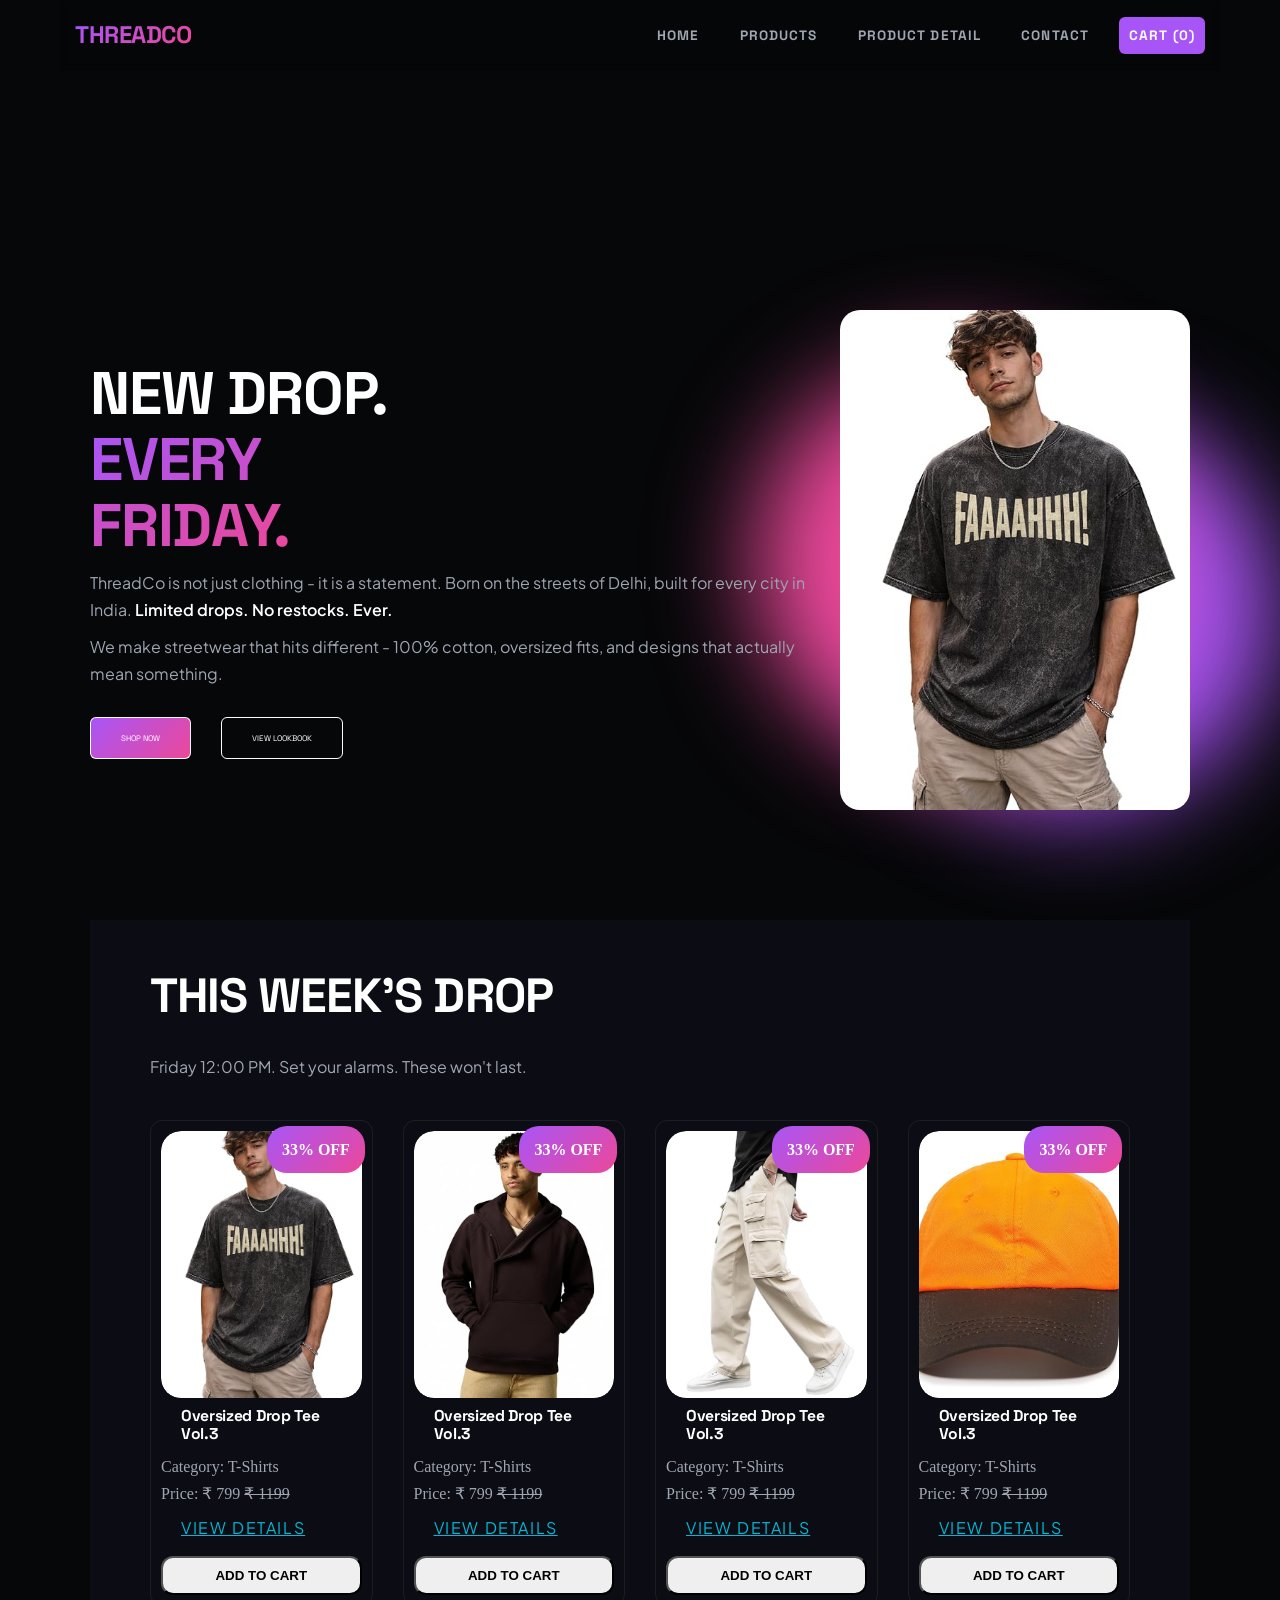
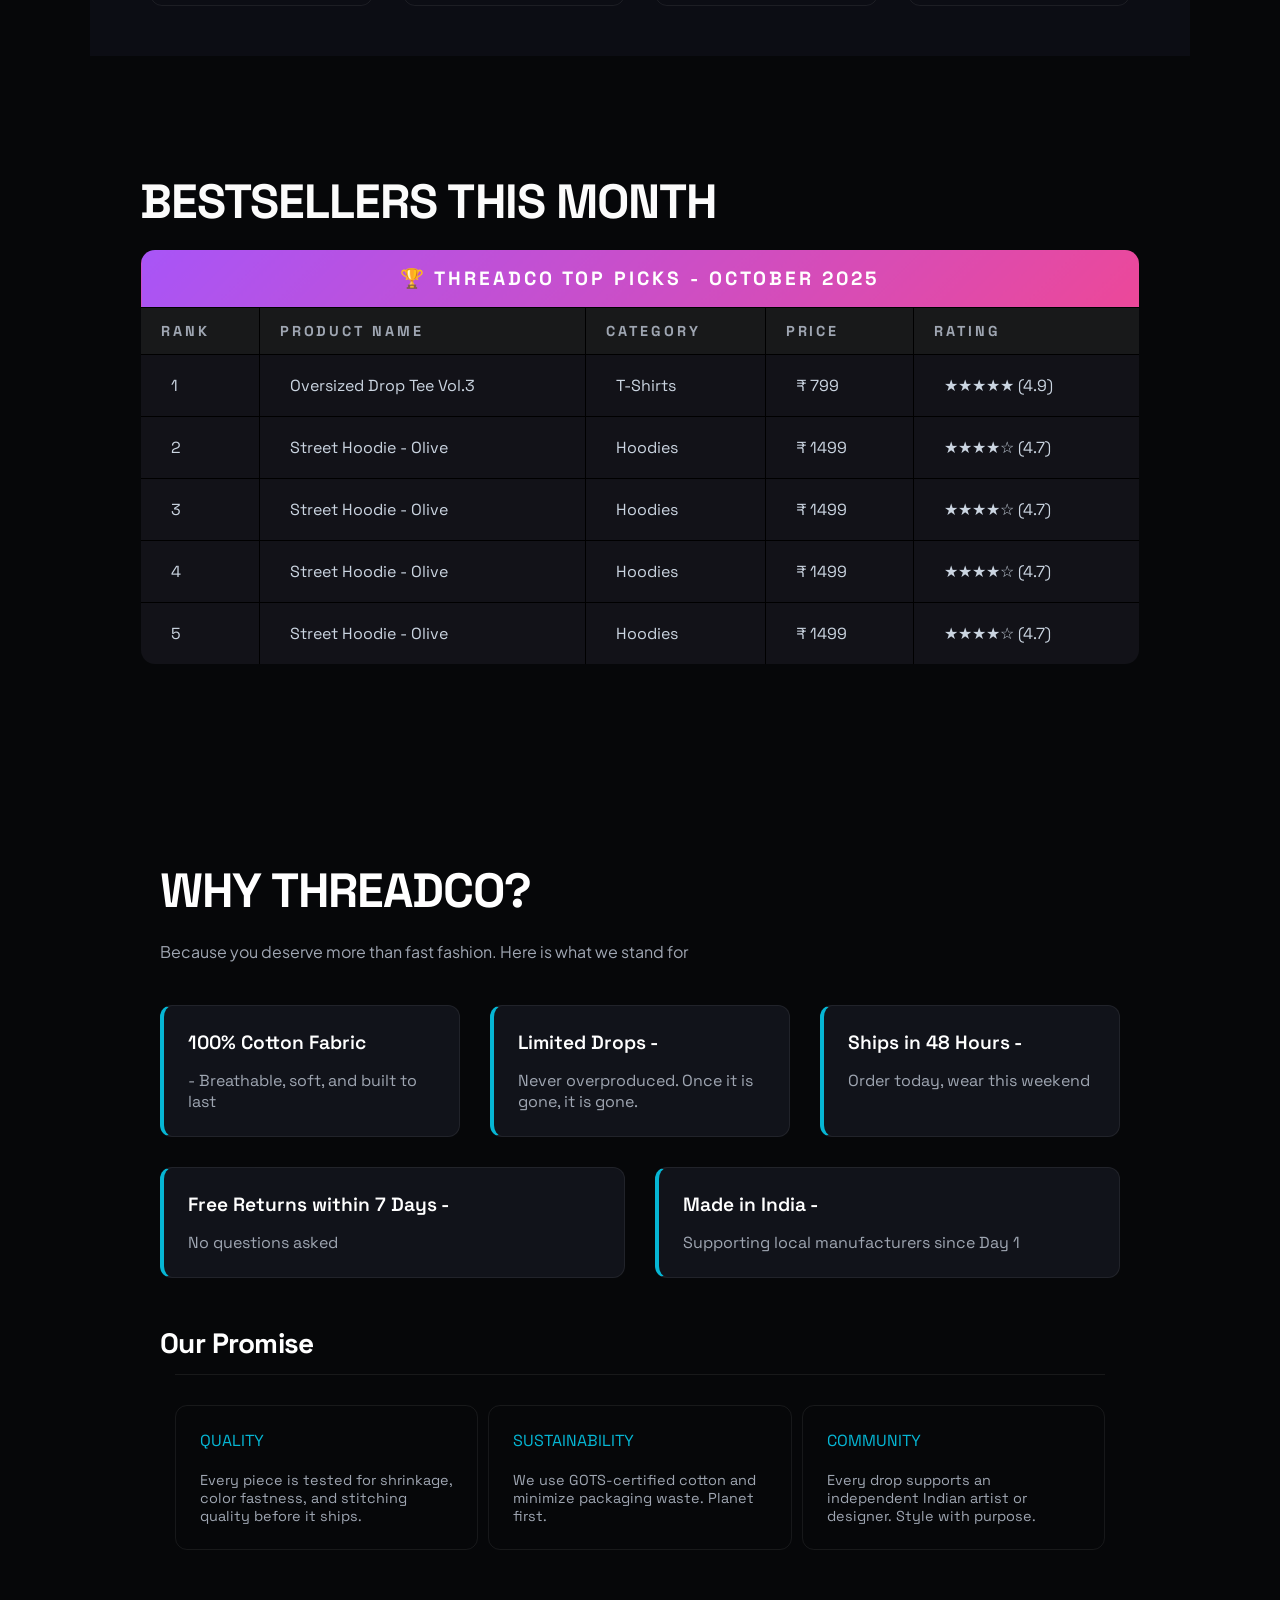
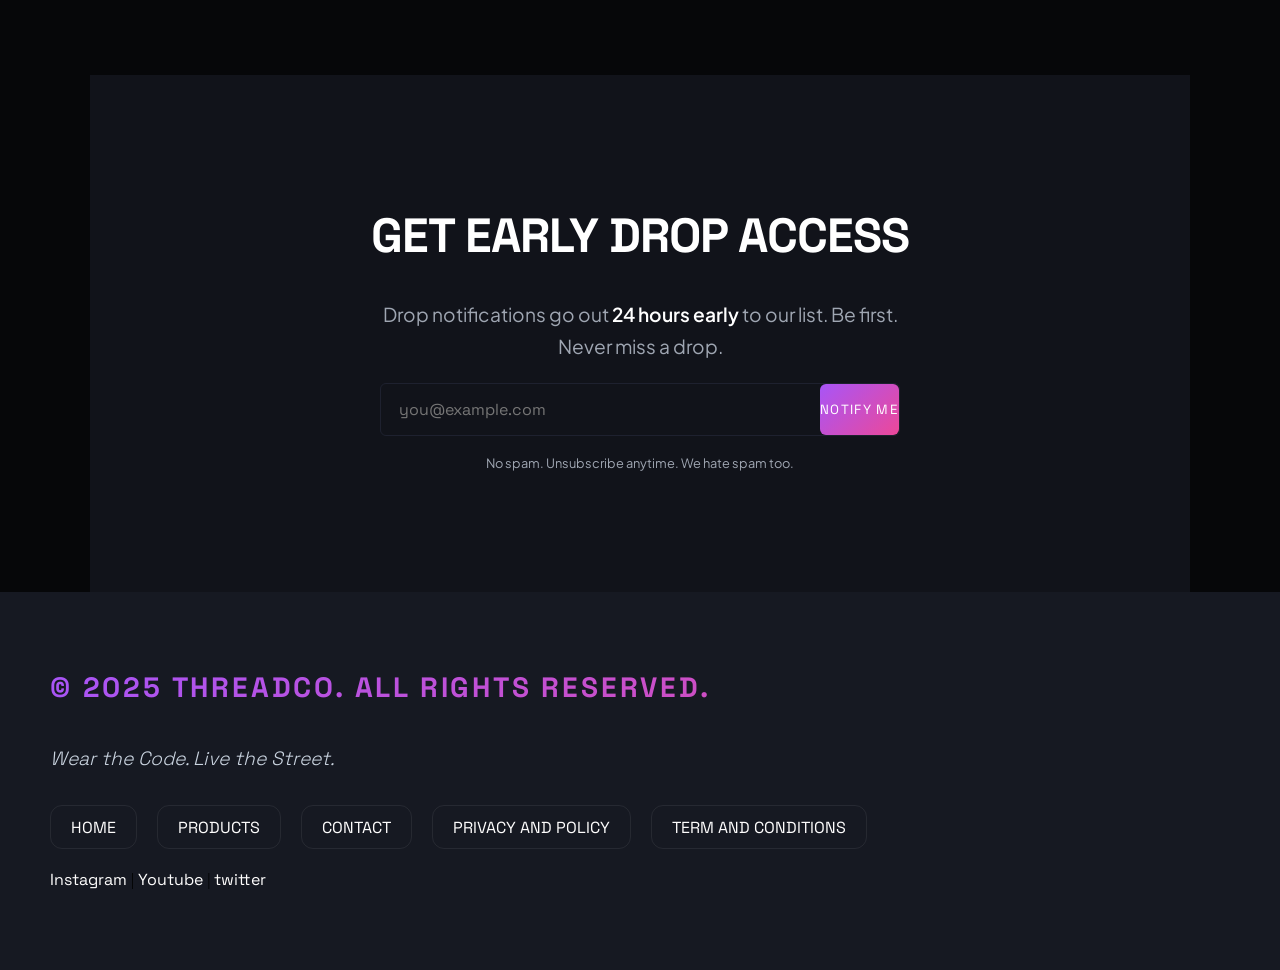
==== index.html @ f95b6a71 "first commit" ====
<!DOCTYPE html>
<html lang="en">

<head>
    <meta charset="UTF-8">
    <meta name="viewport" content="width=device-width, initial-scale=1.0">
    <title>Thead co -
        Wear the Code. Live the Street.</title>

    <link rel="stylesheet" href="style.css">
    <!-- <link rel="stylesheet" href="products.html"> -->
    <style>
        table,
        tr,
        td,
        th {
            border: 1px solid black;
            border-collapse: collapse;
        }
    </style>
</head>

<body>


    <header>

        <h1> ThreadCo </h1>
        <!-- <p><em>Wear the Code. Live the Street.</em></p> -->
        <nav>
            <ul>
                <li><a href="">Home</a></li>
                <li><a href="products.html">Products</a></li>
                <li><a href="">Product detail</a></li>
                <li><a href="">Contact</a></li>
                <li><a id="hii">Cart (0)</a></li>
            </ul>
        </nav>




    </header>

    <main>
        <section id="hero">
            <div class="lefthero">
                <h2>New Drop. <br> <span id="nmste">Every <br>Friday.</span></h2>


                <p>ThreadCo is not just clothing - it is a statement. Born on the streets of Delhi, built for every city
                    in
                    India.
                    <strong>Limited drops. No restocks. Ever.</strong>
                </p>


                <p>We make streetwear that hits different - 100% cotton, oversized fits, and designs that actually mean
                    something.</p>

                <div id="cta">
                    <a href="">Shop Now </a>

                    <a href="">View Lookbook</a>
                </div>

            </div>

            <div class="righthero">
                <div class="glow orb1"></div>
                <div class="glow orb2"></div>
                <img src="images/product 1.jpg" alt="">
            </div>
        </section>

        <section id="weakdrop">
            <h2>This Week's Drop</h2>
            <p>Friday 12:00 PM. Set your alarms. These won't last.

            </p>
            <div id="card">
                <article>
                    <figure>
                        <img src="images/product 1.jpg" alt="">
                        <figcaption>Oversized Drop Tee Vol.3</figcaption>
                    </figure>

                    <h3>Oversized Drop Tee Vol.3</h3>
                    <p>Category: T-Shirts</p>
                    <p>Price: ₹ 799 <s> ₹ 1199</s></p>
                    <p><mark>33% OFF</mark></p>
                    <a href="">View Details</a>
                    <button>Add to Cart</button>
                </article>

                <article>
                    <figure>
                        <img src="images/product 2.jpg" alt="">
                        <!-- <figcaption>Oversized Drop Tee Vol.3</figcaption> -->
                    </figure>

                    <h3>Oversized Drop Tee Vol.3</h3>
                    <p>Category: T-Shirts</p>
                    <p>Price: ₹ 799 <s> ₹ 1199</s></p>
                    <p><mark>33% OFF</mark></p>
                    <a href="">View Details</a>
                    <button>Add to Cart</button>
                </article>

                <article>
                    <figure>
                        <img src="images/product 3.jpg" alt="">
                        <figcaption>Oversized Drop Tee Vol.3</figcaption>
                    </figure>

                    <h3>Oversized Drop Tee Vol.3</h3>
                    <p>Category: T-Shirts</p>
                    <p>Price: ₹ 799 <s> ₹ 1199</s></p>
                    <p><mark>33% OFF</mark></p>
                    <a href="">View Details</a>
                    <button>Add to Cart</button>
                </article>

                <article>
                    <figure>
                        <img src="images/product 4.jpg" alt="">
                        <figcaption>Oversized Drop Tee Vol.3</figcaption>
                    </figure>

                    <h3>Oversized Drop Tee Vol.3</h3>
                    <p>Category: T-Shirts</p>
                    <p>Price: ₹ 799 <s> ₹ 1199</s></p>
                    <p><mark>33% OFF</mark></p>
                    <a href="">View Details</a>
                    <button>Add to Cart</button>
                </article>
            </div>


        </section>

        <section id="bestseller">
            <h2>Bestsellers This Month</h2>
            <table id="table">
                <tr>
                    <th colspan="5"> 🏆 ThreadCo Top Picks - October 2025</th>

                </tr>
                <tr>
                    <th>Rank </th>
                    <th>Product Name</th>
                    <th>Category</th>
                    <th>Price</th>
                    <th>Rating</th>
                </tr>
                <tr>
                    <td>1</td>
                    <td>Oversized Drop Tee Vol.3</td>
                    <td>T-Shirts</td>
                    <td>₹ 799</td>
                    <td>★★★★★ (4.9)</td>
                </tr>
                <tr>
                    <td>2</td>
                    <td>Street Hoodie - Olive</td>
                    <td>Hoodies</td>
                    <td>₹ 1499</td>
                    <td>★★★★☆ (4.7)</td>
                </tr>
                <tr>
                    <td>3</td>
                    <td>Street Hoodie - Olive</td>
                    <td>Hoodies</td>
                    <td>₹ 1499 </td>
                    <td>★★★★☆ (4.7)</td>
                </tr>
                <tr>
                    <td>4</td>
                    <td>Street Hoodie - Olive</td>
                    <td>Hoodies</td>
                    <td>₹ 1499 </td>
                    <td>★★★★☆ (4.7)</td>
                </tr>
                <tr>
                    <td>5</td>
                    <td>Street Hoodie - Olive</td>
                    <td>Hoodies</td>
                    <td> ₹ 1499 </td>
                    <td>★★★★☆ (4.7)</td>
                </tr>
            </table>
        </section>



        <section id="ThreadCo">
            <h2>Why ThreadCo? </h2>
            <p>Because you deserve more than fast fashion. Here is what we stand for</p>
            <ul>
                <li> <strong>100% Cotton Fabric</strong> - Breathable, soft, and built to last</li>
                <li> <strong>Limited Drops - </strong>Never overproduced. Once it is gone, it is gone.</li>
                <li> <strong>Ships in 48 Hours - </strong>Order today, wear this weekend</li>
                <li> <strong>Free Returns within 7 Days -</strong> No questions asked</li>
                <li><strong>Made in India - </strong>Supporting local manufacturers since Day 1</li>
            </ul>

            <h3>Our Promise</h3>

            <dl>
                <section>
                    <dt>Quality</dt>
                    <dd>Every piece is tested for shrinkage, color fastness, and stitching quality before it ships.</dd>
                </section>


                <section>
                    <dt>Sustainability</dt>
                    <dd>We use GOTS-certified cotton and minimize packaging waste. Planet first.</dd>
                </section>
                <section>

                    <dt>Community</dt>
                    <dd>Every drop supports an independent Indian artist or designer. Style with purpose.</dd>
                </section>
            </dl>



        </section>

        <section id="early">
            <h2>Get Early Drop Access</h2>
            <p>Drop notifications go out <strong> 24 hours early </strong> to our list. Be first. Never miss a drop.</p>
            <form action="">
                <!-- <label for="email">Your Email:</label> -->
                <input type="email" id="email" name="email" placeholder="you@example.com">
                <button>Notify Me</button>
            </form>
            <br>
            <small>No spam. Unsubscribe anytime. We hate spam too.</small>
        </section>

    </main>


    <footer id="footer">
        <h3>© 2025 ThreadCo. All rights reserved.</h3>
        <p><em>Wear the Code. Live the Street.</em></p>
        <nav>
            <ul>
                <li><a href="">Home</a></li>
                <li><a href="">Products</a></li>
                <li><a href="">Contact</a></li>
                <li><a href="">Privacy and Policy</a></li>
                <li><a href="">Term and Conditions</a></li>

            </ul>
        </nav>


        <a href="">Instagram</a> | <a href="">Youtube</a> | <a href="">twitter</a>
    </footer>

</body>

</html>
---- style.css ----
@import url('https://fonts.googleapis.com/css2?family=Plus+Jakarta+Sans:wght@300;400;500;600;700;800&family=Space+Grotesk:wght@400;500;600;700;800&display=swap');


* {
    padding: 0;
    margin: 0;
    box-sizing: border-box;
}



:root {
    /* Brand Theme Colors */
    --color-primary: #a855f7;
    --color-primary-glow: rgba(168, 85, 247, 0.25);
    --color-secondary: #ec4899;
    --color-secondary-glow: rgba(236, 72, 153, 0.25);
    --color-accent: #06b6d4;

    /* Base & Layout Backgrounds */
    --color-bg-base: #060709;
    --color-bg-section: #0c0d14;
    --color-bg-footer: #161922;
    --color-surface: #11131a;
    --color-surface-muted: #1e212f;


    /* Borders */
    --color-border: rgba(255, 255, 255, 0.07);


    /* Typography Text Colors */
    --white: #ffffff;
    --color-text-body: #cbd5e1;
    --color-text-muted: #9fa6b2;
    --font-display: 'Space Grotesk', sans-serif;
    --font-body: 'Plus Jakarta Sans', sans-serif;
    --radius-sm: 6px;
    --radius-md: 12px;
    --radius-lg: 20px;
    --shadow-sm: 0 4px 12px rgba(0, 0, 0, 0.5);
    --shadow-md: 0 12px 36px rgba(0, 0, 0, 0.7);
    --shadow-lg: 0 24px 64px rgba(0, 0, 0, 0.9);
    --gradient-accent: linear-gradient(135deg, var(--color-primary) 0%, var(--color-secondary) 100%);
    --gradient-secondary: linear-gradient(135deg, var(--color-accent) 0%, #3b82f6 100%);
}

h1,
h2,
h3,
h4,
h5,
h6 {
    font-family: var(--font-display);
    font-weight: 700;
    line-height: 1.1;
    letter-spacing: -0.02em;
    color: var(--white);
}


h1 {
    font-size: clamp(2.4rem, 6vw, 5rem);
}

h2 {
    font-size: clamp(1.8rem, 4vw, 3rem);
}

h3 {
    font-size: clamp(1.2rem, 2.5vw, 1.75rem);
}

h4 {
    font-size: 1.125rem;
    font-weight: 600;
}

p {
    font-size: 1rem;
    line-height: 1.7;
    color: var(--color-text-muted);
}


small {
    font-size: 0.8rem;
    color: var(--color-text-muted);
}

strong {
    color: var(--white);
    font-weight: 600;
}

em {
    color: var(--color-text-body);
}


body {
    background-color: var(--color-bg-base);


}


header {
    position: fixed;
    background-color: #07070765;
    backdrop-filter: blur(5px);
    display: flex;
    left: 60px;
    right: 60px;
    justify-content: space-between;
    align-items: center;
    text-transform: uppercase;
    padding: 17px 15px;
    border-bottom: var(--color-border);
    /* margin:auto ; */
    letter-spacing: 0.07rem;
    /* transform: translateY(-3px); */
    /* flex-wrap: wrap; */
}

header h1:hover {
    transform: translateY(-2px);
}

ul {
    list-style: none;
}

a {
    text-decoration: none;
    color: #fffefefe;
}

header nav ul {
    display: flex;
    gap: 20px;
    flex-wrap: wrap;

}

header h1 {
    font-size: 1.5rem;

    background: var(--gradient-accent);
    background-clip: text;
    color: transparent;

}

header nav a {
    display: inline-block;
    color: var(--color-text-muted);
    font-family: var(--font-display);
    padding: 10px 10px;
    border-radius: var(--radius-sm);
    font-weight: 700;
    font-size: .85rem;
    text-wrap: nowrap;
}

header nav a:hover {
    background-color: var(--color-accent);
    color: var(--color-text-body);
    transform: translateY(-3px);

}

header nav li:last-child a {
    background-color: var(--color-primary);
    color: var(--white);

}

header nav li:last-child a:hover {
    background-color: var(--color-secondary);
}


main {
    padding-bottom: 80px;
    padding: 200px 90px 0;
}

#hero {
    height: 80vh;
    display: flex;
    justify-content: space-between;
    align-items: center;

}


.lefthero {
    display: flex;
    flex-direction: column;
    gap: 10px;
    max-width: 800px;
    padding-right: 20px;

}

.lefthero h2 {
    font-size: 60px;
    text-transform: uppercase;
}

#nmste {
    background: var(--gradient-accent);
    background-clip: text;
    color: transparent;
}

#hero p {
    font-size: 1rem;
    font-family: var(--font-body);
    /* margin: auto; */
}

#cta {
    display: flex;
    gap: 30px;
    font-size: .50rem;
    margin-top: 20px;
}

#cta a {
    border: 1px solid;
    padding: 15px 30px;
    text-transform: uppercase;
    /* font-style: var(--font-body); */
    font-weight: 900px;
    border-radius: var(--radius-sm);
    font-family: var(--font-display);
    /* font-size: .55rem; */


}

#cta a:first-child {
    background: var(--gradient-accent);

}

#cta a:first-child:hover {
    box-shadow: 0 20px 30px var(--color-secondary-glow);
    transform: translateY(-3px);

}



#cta a:last-child:hover {
    background-color: #8d8d8f5e;
    border-color: var(--white);
    transform: translateY(-3px);
}

.righthero {
    display: flex;
    justify-content: center;
    align-items: center;
    /* margin-right: 300px; */
    flex: 1;
    position: relative;


}


.righthero img {
    height: 500px;
    width: 350px;
    border-radius: 20px;
    /* margin-right: 40px; */
    object-fit: cover;
    z-index: 1;
    animation-name: righthero;
    animation-duration: 1s;
    animation-iteration-count: infinite;
    animation-direction: alternate;
}

@keyframes righthero {
    0% {
        transform: translateY(-10px);
    }

    100% {
        transform: translateY(0);
    }
}

/* .righthero img:hover {
    transform: scaleY(200px);
} */

.glow {
    height: 400px;
    width: 400px;
    background-color: #06b6d4;
    border-radius: 50%;
    position: absolute;
    z-index: -1;
    filter: blur(50px);
    /* opacity: 0.6; */
    animation-name: orb;
    animation-duration: 3s;
    animation-iteration-count: infinite;
    animation-direction: alternate;

}

@keyframes orb {
    0% {
        opacity: 0.3;
    }

    100% {
        opacity: 0.9;
    }
}

.orb1 {
    top: 20%;
    left: 10%;

    background-color: var(--color-primary);
}

.orb2 {
    bottom: 10%;
    right: 10%;
    background-color: var(--color-secondary);
}

#weakdrop {
    background-color: var(--color-bg-section);
    padding: 50px 60px;
}

#weakdrop h2 {
    text-transform: uppercase;
}

#weakdrop>p {
    margin: 30px 0;
    font-family: var(--font-body);
}

#card {
    display: flex;
    /* flex-wrap: nowrap; */
    gap: 30px;
    margin-top: 40px;
    /* height: 365px; */
    /* width: 100px; */
    /* transition: all .54s linear; */


}

#card article:hover {
    transform: translateY(-5px)
}






#card article,
.grid article {
    flex: 1 1 260px;
    display: flex;
    flex-direction: column;
    padding: 50px 40px;
    width: 180px;
    overflow: hidden;
    padding: 10px;
    border: 1px solid var(--color-border);
    /* position: absolute; */
    transition: all .34s linear;
    border-radius: var(--radius-md);


}

figure {
    position: relative;
    overflow: hidden;
    aspect-ratio: 3/4;
    padding: px;
    border-radius: var(--radius-lg);
}

figure img {
    height: 100%;
    width: 100%;
    object-fit: cover;
    border-radius: var(--radius-lg);
    /* transition: all 1s linear; */
}

figure img:hover {
    transform: translateY(-3px);
}




#card article h3 {
    padding: 10px 20px;
    font-size: 0.98rem;
}

#card article p:first-child {
    font-family: var(--font-body);
    font-size: 100px;
}


article p:nth-of-type(3) mark {
    background: var(--gradient-accent);
    padding: 10px 15px;
    border-radius: var(--radius-lg);
    color: var(--white);
    font-weight: 600;
    position: absolute;
    top: 1%;
    right: 3%;
}

article {
    position: relative;
    transition: all 1s linear;
}

article>a {
    color: var(--color-accent);
    text-transform: uppercase;
    letter-spacing: 0.1em;
    font-family: var(--font-body);
    text-decoration: underline;
    padding: 10px 20px;
}

article>a:hover {
    color: #a855f7;
    transform: translateY(3px);
}

article>button {
    padding: 10px;
    margin-top: 8px;
    border-radius: var(--radius-md);
    text-transform: uppercase;
    text-decoration: dotted;
    font-weight: 600;
    /* transform: translateY(3px); */
}

article>button:hover {
    color: var(--white);
    background-color: var(--color-primary);
    cursor: pointer;
    box-shadow: #3b82f6;
    transform: translateY(3px);
}

#card article:hover {
    border: 1px solid var(--color-primary);
    border-radius: var(--radius-lg);
    box-shadow: 2px 5px 20px var(--color-primary);
}

#bestseller {
    padding: 120px 50px;

}

#bestseller h2 {
    text-transform: uppercase;
    margin-bottom: 20px;
    color: #fbfbfb;
}

#table {


    color: white;
    width: 100%;
    border-radius: 15px;

    border: 1px solid rgb(253, 253, 253);
    overflow: hidden;
    border-collapse: collapse;



}

th[ colspan="5"] {
    background: var(--gradient-accent);
    padding: 16px 20px;
    font-family: var(--font-display);
    text-transform: uppercase;
    letter-spacing: 3px;
    font-weight: 900;
    font-size: 1.2rem;
    text-align: center;
    color: white;
    /* border-radius: 100px; */

}

th {
    padding: 14px 20px;
    text-align: left;
    background-color: rgba(255, 255, 255, 0.07);
    font-family: var(--font-display);
    text-transform: uppercase;
    color: var(--color-text-muted);
    font-size: 0.9rem;
    letter-spacing: 0.2em;
}

td {
    padding: 20px 30px;
    color: var(--color-text-body);
    font-size: 1rem;
    background-color: rgba(54, 52, 69, 0.251);
    border-top: 1px solid var(--color-border);
    font-family: var(--font-display);

}

tr:hover td {
    background-color: rgba(209, 205, 205, 0.14);
}

tr:hover td:first-child {
    color: var(--color-secondary);
}

#ThreadCo {
    padding: 80px 70px;
    color: white;
}

#ThreadCo h2 {
    text-transform: uppercase;
}

#ThreadCo p {
    padding-top: 20px;
    font-family: var(--font-body);
}


#ThreadCo ul {
    padding-top: 40px;
    padding-bottom: 50px;
    display: flex;
    flex-wrap: wrap;
    gap: 30px;
    font-family: var(--font-display);

}


#ThreadCo ul li {
    /* padding: 30px; */
    color: white;
    flex: 1 1 240px;
    background-color: var(--color-surface);
    padding: 24px;
    border-radius: var(--radius-md);
    border: 1px solid var(--color-border);
    border-left: 4px solid var(--color-accent);
    color: var(--color-text-muted);
}

#ThreadCo ul li:hover {
    border-left: 4px solid var(--color-primary)
}


#ThreadCo ul li strong {
    display: block;
    margin-bottom: 15px;
    font-size: 1.2rem;
}


#ThreadCo dl {
    border-top: 1px solid var(--color-border);
    margin: 15px;
    display: flex;
    flex-wrap: wrap;
    padding: 30px 0;
    gap: 10px;
}

#ThreadCo dl section {
    border: 1px solid var(--color-border);
    flex: 1 1 270px;
    padding: 24px;
    border-radius: var(--radius-md);
}

#ThreadCo dl section:hover {
    background-color: var(--color-bg-footer);
    border: 1px solid var(--color-primary);
}

#ThreadCo dl dt {
    color: var(--color-accent);
    font-family: var(--font-display);
    text-transform: uppercase;

}


#ThreadCo dl dd {
    color: var(--color-text-muted);
    font-family: var(--font-display);
    margin-top: 20px;
    font-size: 0.9rem;
}


#early {
    background-color: var(--color-surface);
    text-align: center;
    padding: 120px 80px;

}

#early h2 {
    text-transform: uppercase;
    padding: 15px 0;

}

#early p {
    font-family: var(--font-body);
    padding: 20px 0;
    font-size: 1.2rem;
    margin: auto;
    max-width: 550px;


}

#early form {
    display: flex;
    /* justify-content: center; */
    border: 1px solid var(--color-surface-muted);
    max-width: 520px;
    border-radius: var(--radius-sm);
    margin: auto;
}

#early input[type="email"] {
    flex: 1;
    padding: 15px 18px;
    border-radius: var(--radius-md);
    background: transparent;
    border: none;
    outline: none;
    color: #fffefe;
    font-family: var(--font-display);
    font-size: medium;
}

#early form button {
    font-family: var(--font-display);
    letter-spacing: 0.1em;
    background: var(--gradient-accent);
    text-transform: uppercase;
    color: white;
    border: none;
    border-radius: var(--radius-sm);
}

#early small {
    font-family: var(--font-body);
}

#footer {
    background-color: var(--color-bg-footer);
    padding: 80px 50px;
    /* position: sticky; */
}

#footer h3 {
    text-transform: uppercase;
    padding-bottom: 40px;
    letter-spacing: .1em;
    background: var(--gradient-accent);
    background-clip: text;
    color: transparent;

}

#footer p {
    font-family: var(--font-display);
    margin-bottom: 30px;
    font-weight: 200;
    font-size: 1.2rem;
}

#footer nav ul {
    display: flex;
    gap: 20px;
    margin: 20px 0;
    color: var(--color-text-muted);
}

#footer nav ul li {
    border: 1px solid var(--color-border);
    padding: 10px 20px;
    border-radius: var(--radius-md);
    font-family: var(--font-body);
    text-transform: uppercase;


}

#footer nav ul li:hover {
    border: 1px solid var(--color-primary);

}


#footer a {
    font-family: var(--font-display);

}

/* products.html */

#catalogue {
    padding: 80px 20px;
    /* text-transform: uppercase; */

}

#catalogue h2 {
    text-transform: uppercase;
    font-weight: 800;
    font-size: 4rem;
}

#catalogue p {
    font-family: var(--font-body);
    font-size: 1rem;
}

#layout {
    display: grid;
    grid-template-columns: 280px 1fr;
    background-color: var(--color-bg-section);
    padding: 60px;
    gap: 30px;
    position: relative;
    align-items: start;
}

#sidebar {
    background-color: #1f1f26;
    border-radius: var(--radius-md);
    padding: 20px;
    top: 100px;
    position: sticky;
    /* border: 1px solid var(--color-bg-footer); */
    height: auto;
}

#sidebar h2 {
    text-transform: uppercase;
    color: var(--color-primary);
    font-size: .84rem;
    letter-spacing: .2em;
    padding-bottom: 30px;
}

#sidebar h3 {
    text-transform: uppercase;
    padding: 8px 0;
    font-size: .74rem;
    letter-spacing: .1em;
    padding-bottom: 30px;
}

#sidebar ul {
    display: flex;
    flex-direction: column;
    gap: 12px;
    color: var(--color-text-muted);
    font-family: var(--font-display);
    font-weight: 100;
    letter-spacing: .03em;

}

#sidebar label {
    color: var(--color-text-muted);
    font-family: var(--font-body);
}

#sidebar input[type="number"] {
    width: 100%;
    margin: 10px 0;
    padding: 8px 10px;
    color: rgb(235, 224, 224);
    color: var(--white);
    border: 1px solid var(--color-border);
    border-radius: var(--radius-md);
    background-color: #16161bfb;
    outline: none;
    height: 40px;
}

#sidebar select {
    padding: 10px;
    border-radius: var(--radius-sm);
    background-color: var(--color-bg-footer);

}

#product h2 {
    text-transform: uppercase;
    color: var(--color-text-muted);
    font-size: 1.2rem;
    padding: 20px;
}





/* #product {
    display: grid;

} */

.grid {
    display: grid;
    grid-template-columns: repeat(auto-fit, minmax(150px, 1fr));
    gap: 20px;



}

.grid h3 {
    font-size: 1rem;
    padding: 10px;
}

.grid p {
    font-family: var(--font-body);
    font-size: .8rem;
}

/* 
@media (max-width : 1200px) {
    header {

        left: 0px;
        right: 0px;

    }
}

@media (max-width : 992px) {
    header {
        flex-direction: column;
        gap: 10px;
    }

    header nav a {
        padding: 6px 10px;
        font-size: 0.9rem;
    }

}

@media (max-width : 480px) {}

@media (max-width : 480px) {} */
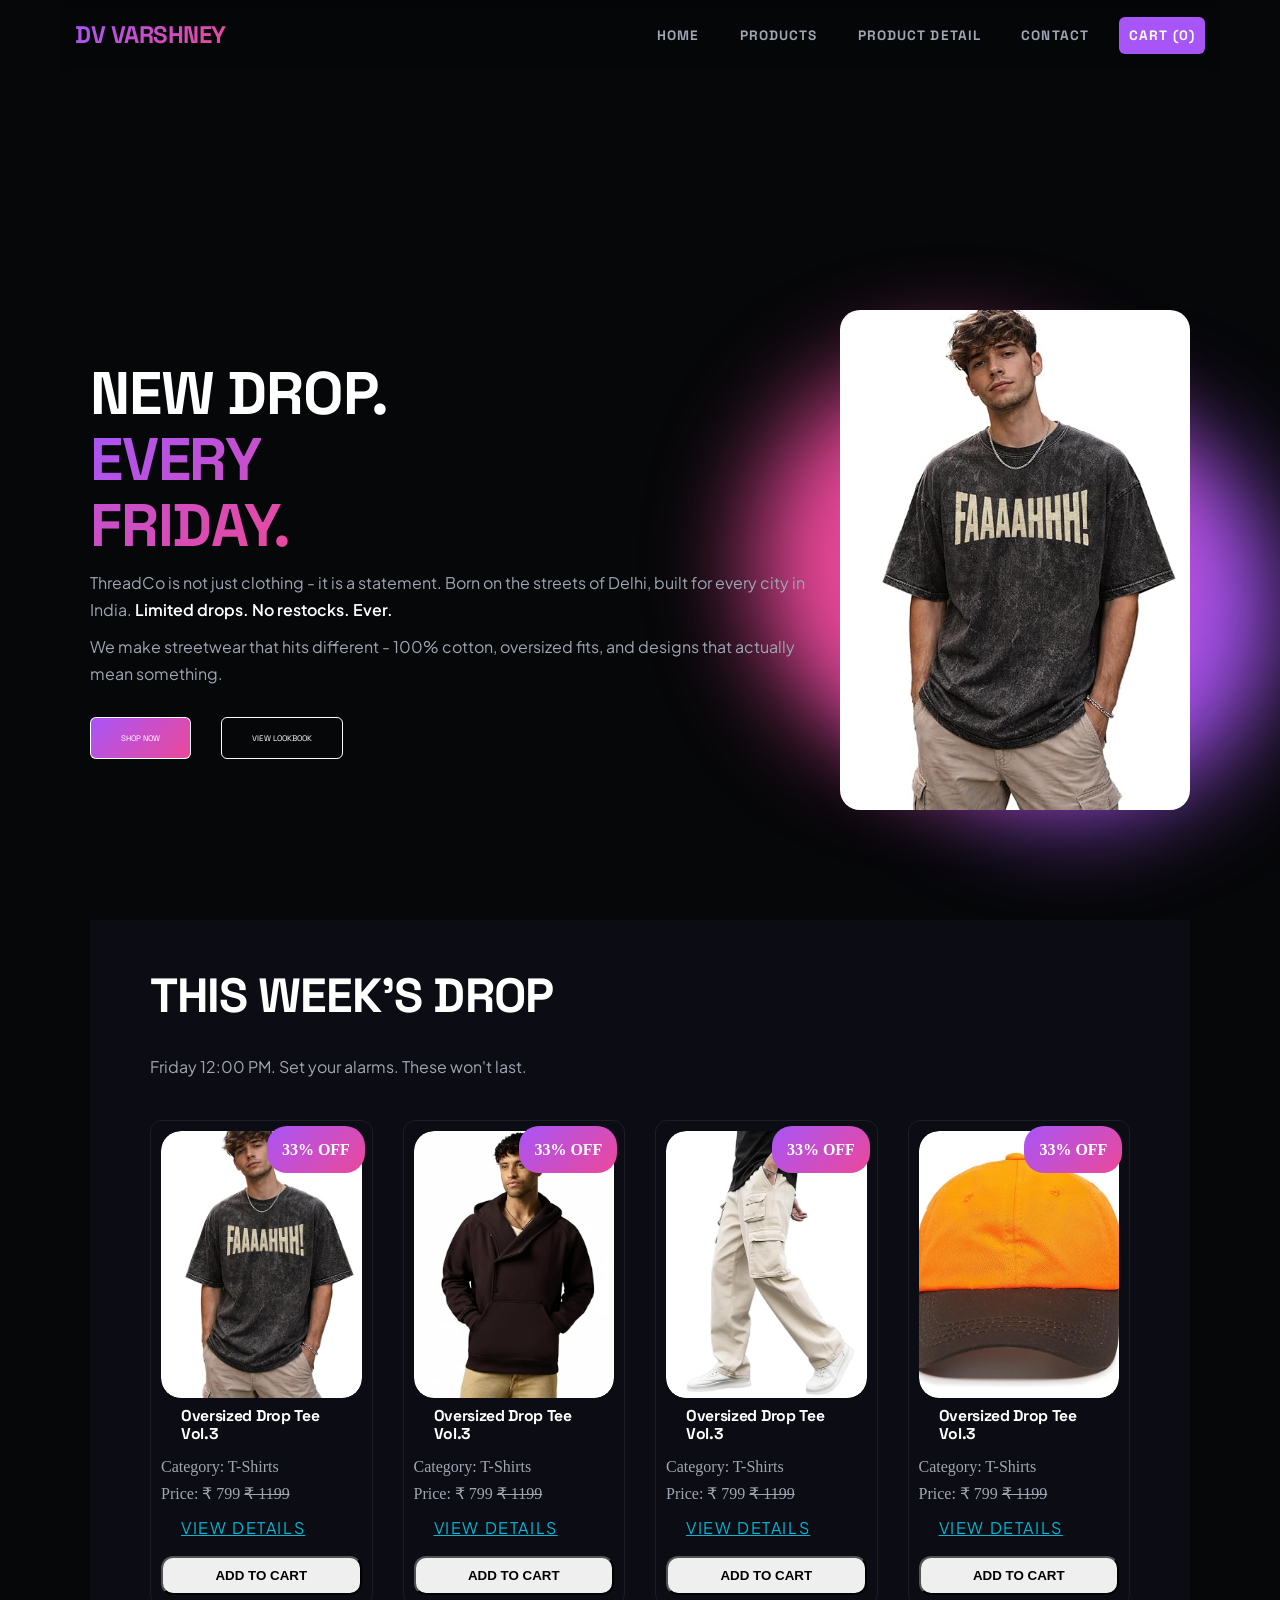
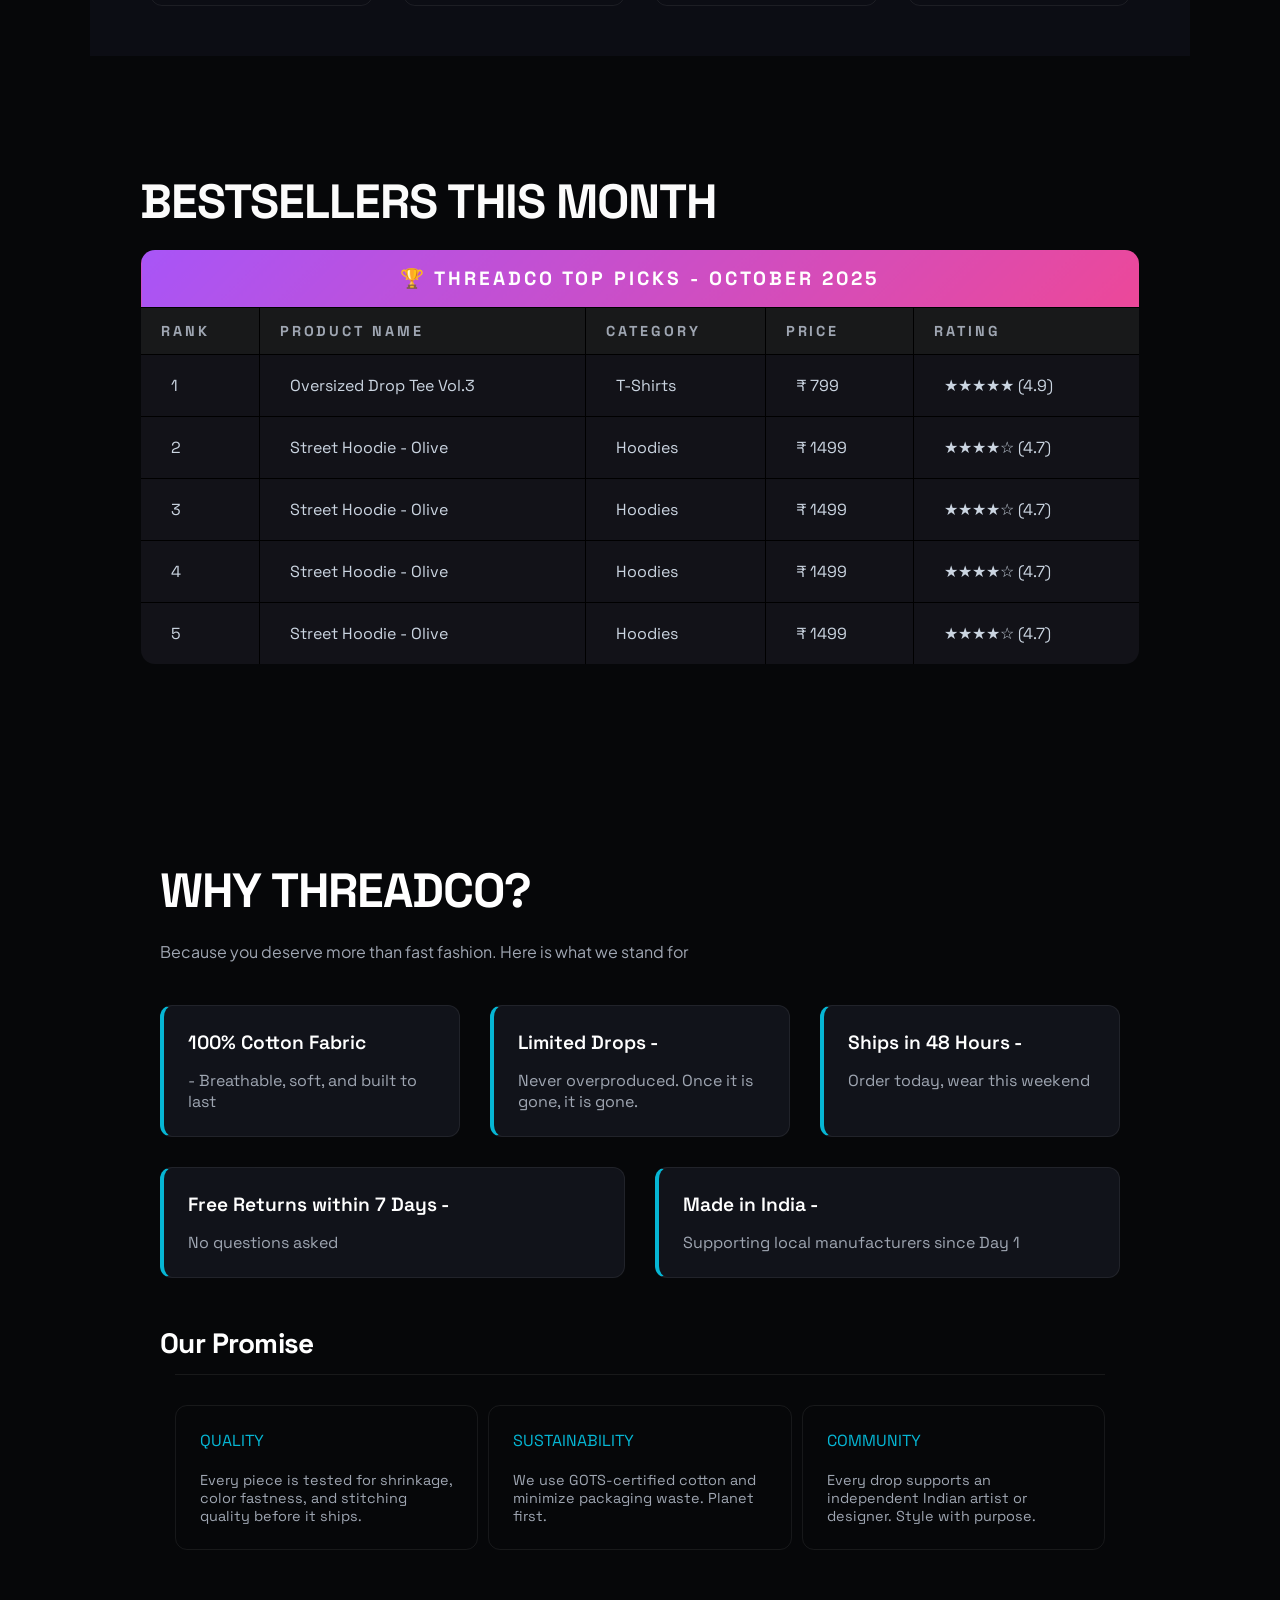
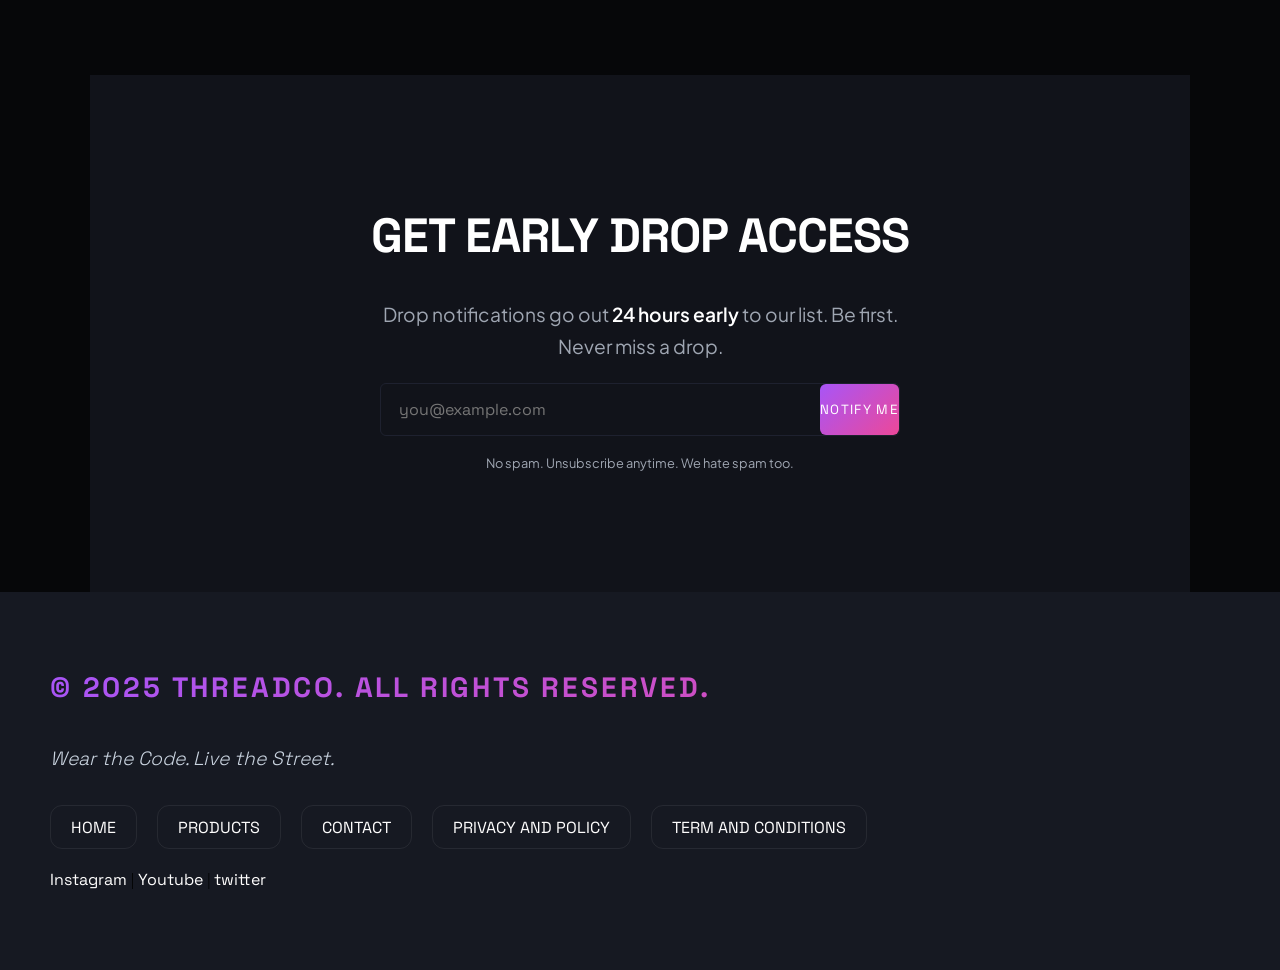
==== commit d1ece60c: "change description" ====
--- a/index.html
+++ b/index.html
@@ -25,7 +25,7 @@
 
     <header>
 
-        <h1> ThreadCo </h1>
+        <h1> Dv varshney </h1>
         <!-- <p><em>Wear the Code. Live the Street.</em></p> -->
         <nav>
             <ul>
